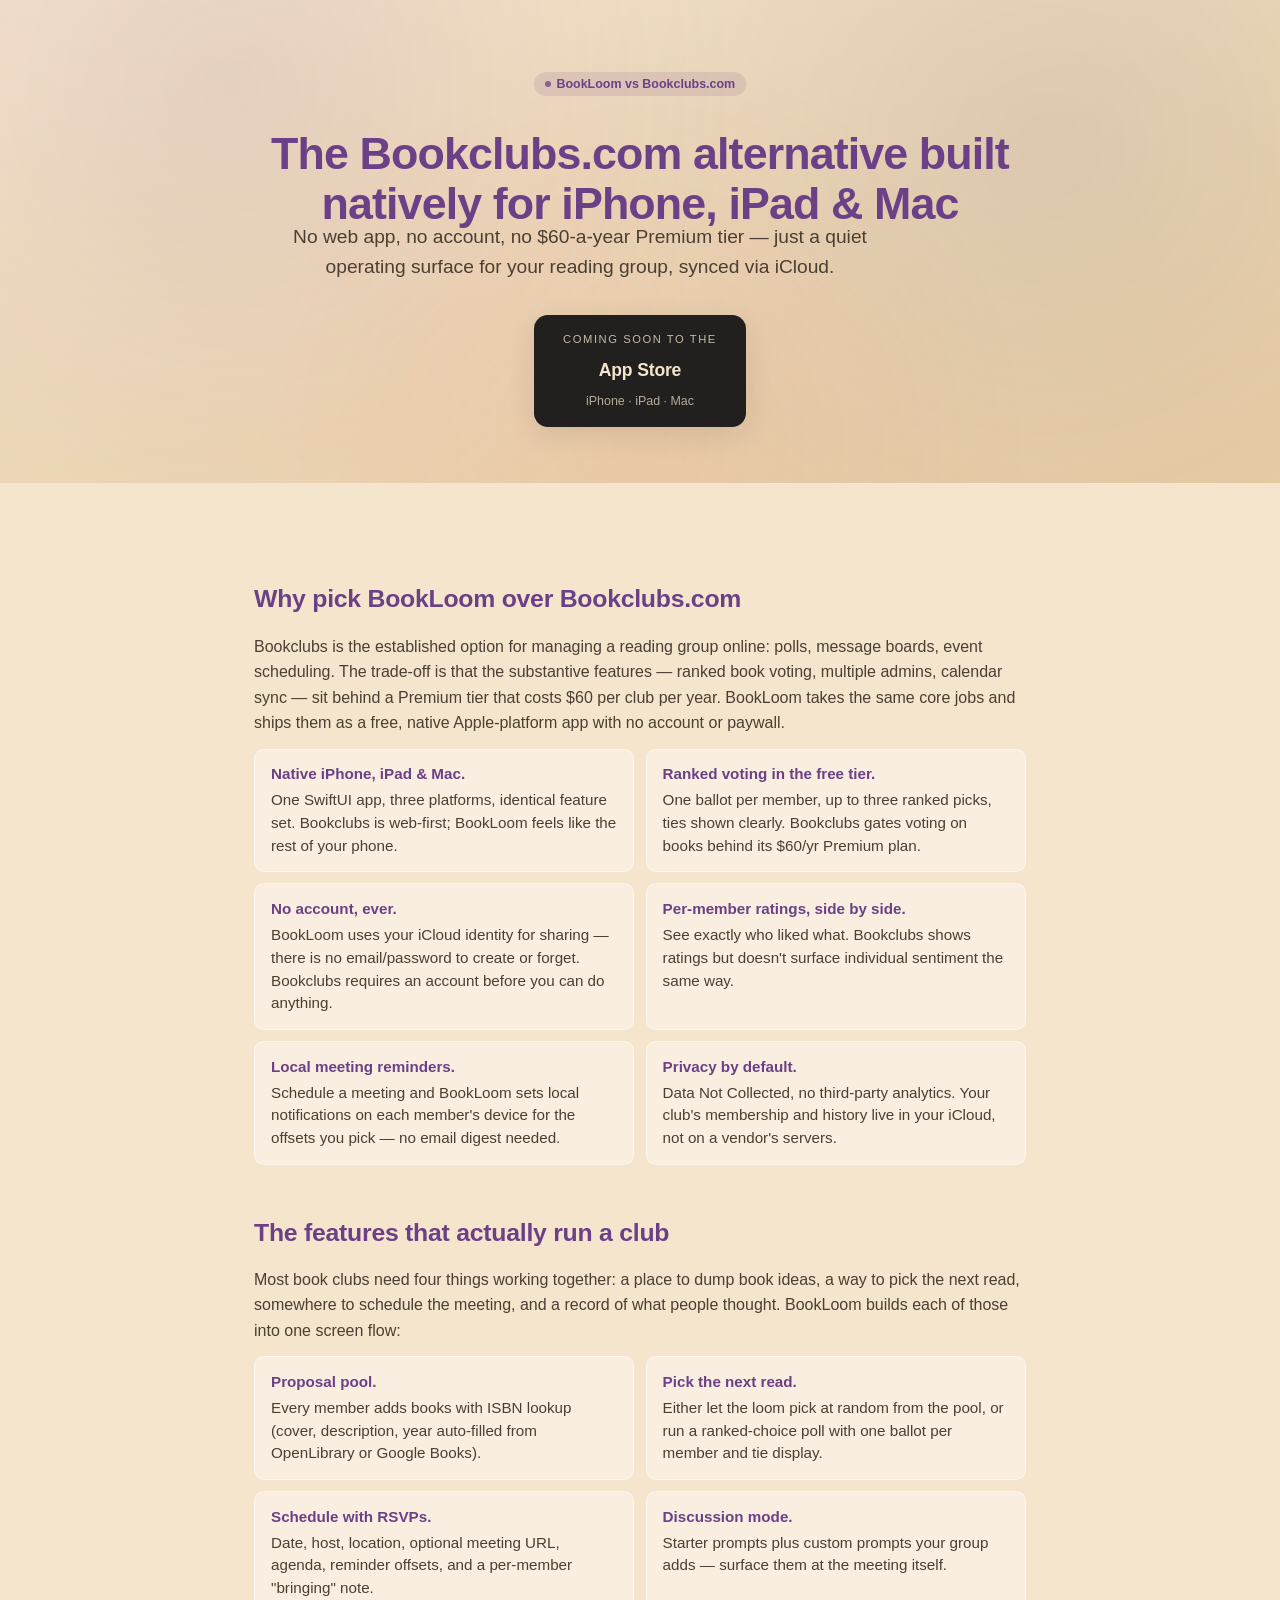
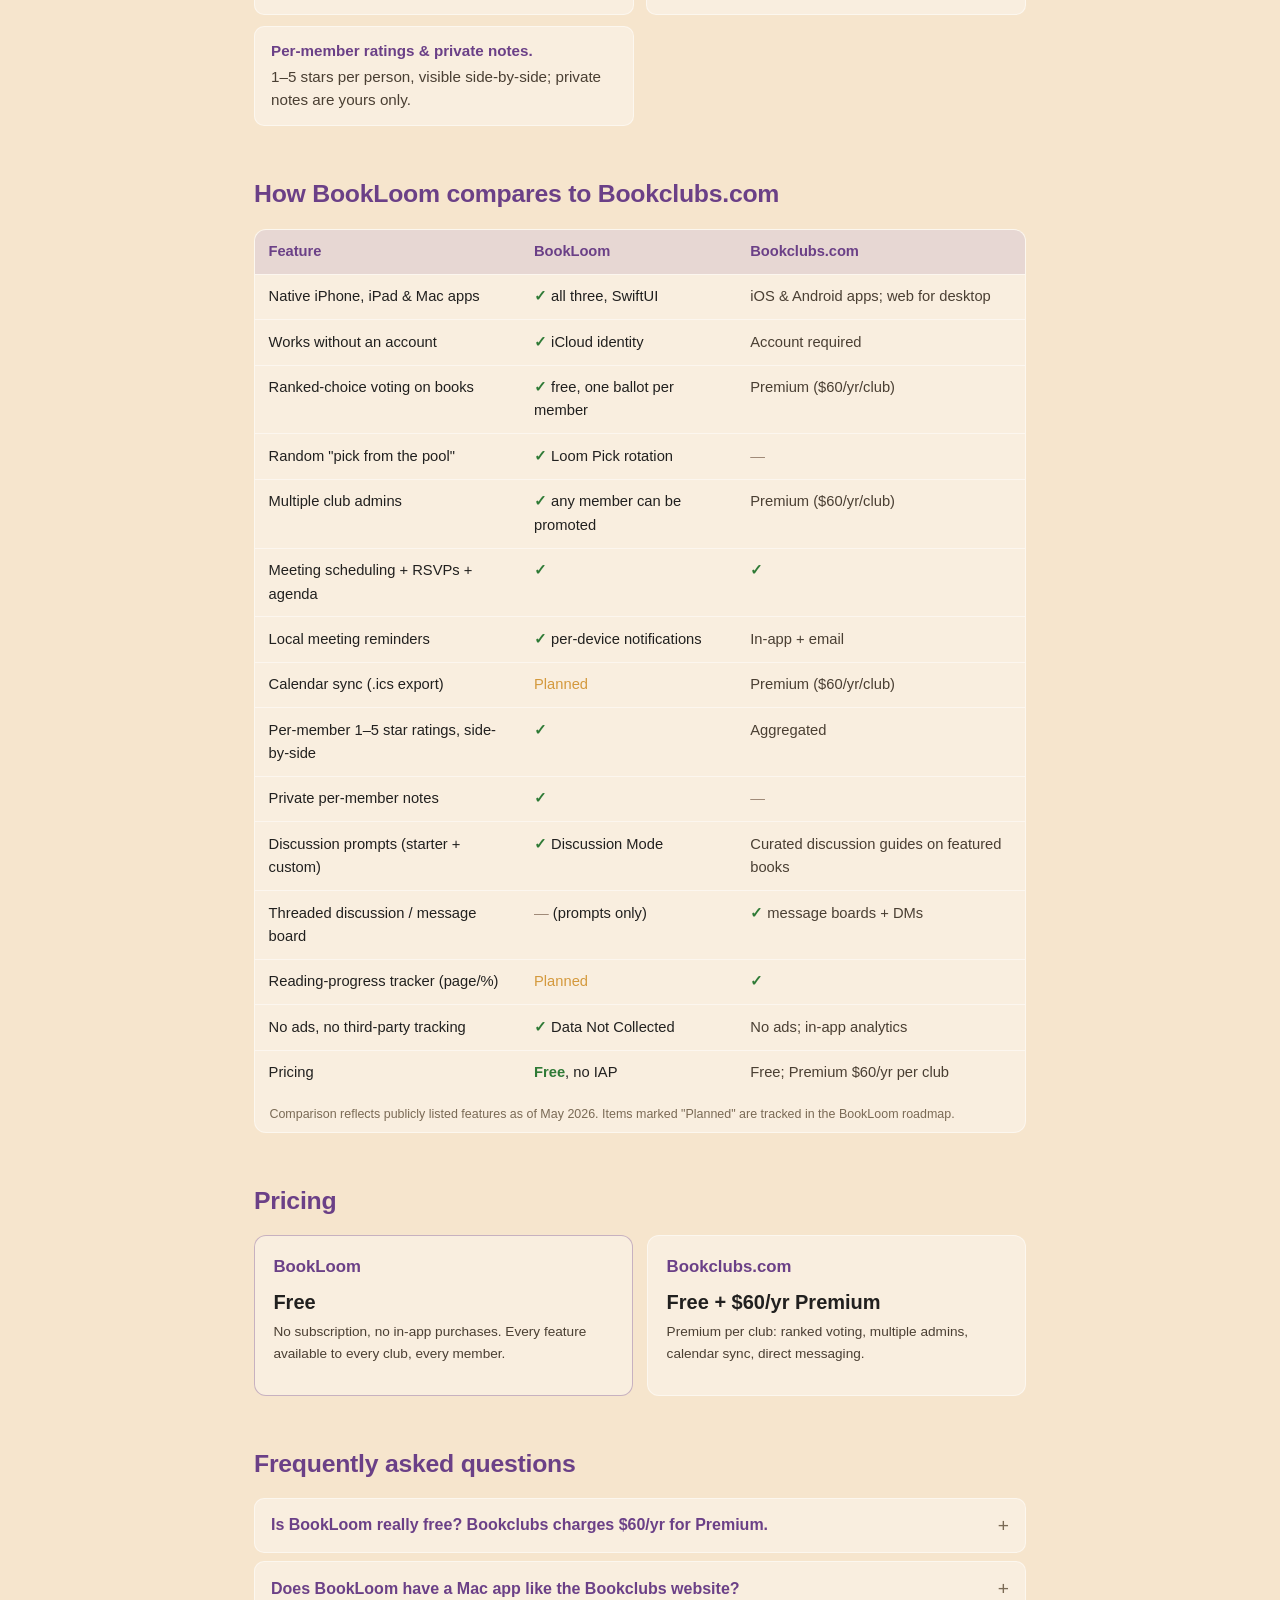
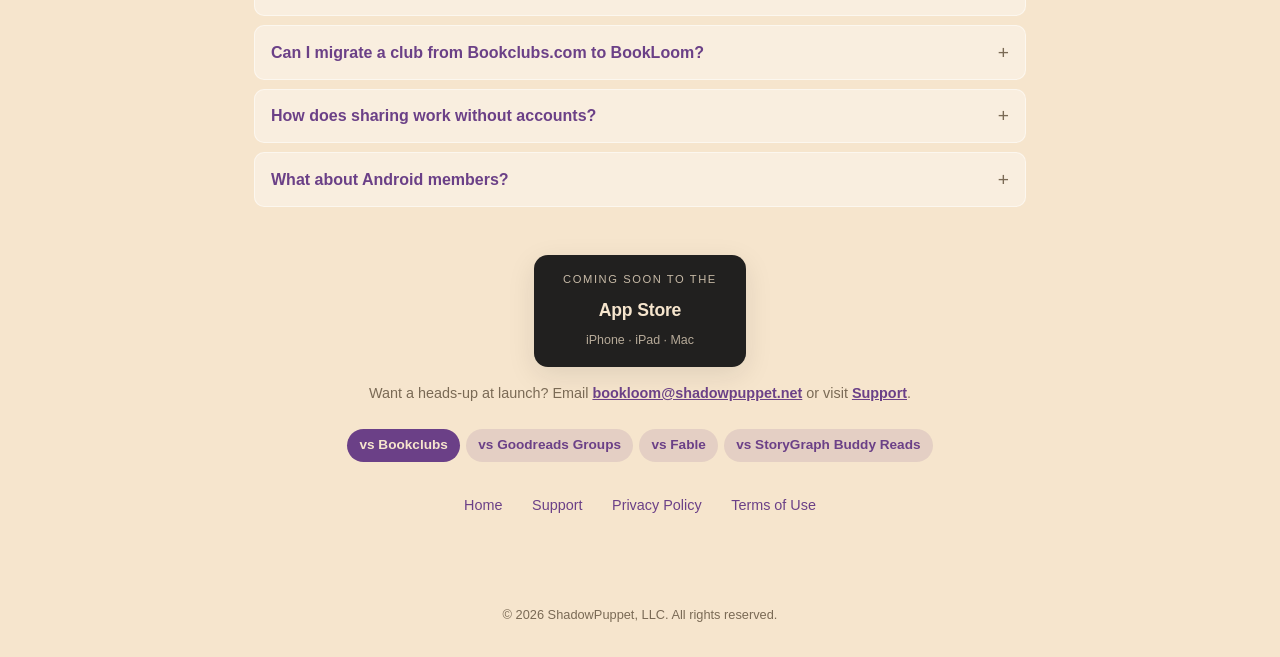
==== vs/bookclubs/index.html @ 3bc4acd2 "feat: add /vs/ comparison pages, SEO manifest, and JSON-LD - /vs/bookclubs/, /vs/goodreads/, /vs/fab" ====
<!DOCTYPE html>
<html lang="en">
<head>
    <meta charset="UTF-8">
    <meta name="viewport" content="width=device-width, initial-scale=1.0, viewport-fit=cover">
    <meta name="theme-color" content="#F6E5CD" media="(prefers-color-scheme: light)">
    <meta name="theme-color" content="#171519" media="(prefers-color-scheme: dark)">
    <title>Bookclubs.com Alternative for iPhone, iPad &amp; Mac — BookLoom</title>
    <meta name="description" content="A native iPhone, iPad &amp; Mac alternative to Bookclubs.com. Ranked voting, meetings, RSVPs, ratings, iCloud sync — no account, no $60/yr Premium, no ads.">
    <meta name="author" content="ShadowPuppet, LLC">

    <link rel="icon" type="image/png" sizes="128x128" href="/assets/favicon-128.png">
    <link rel="apple-touch-icon" href="/assets/app-icon-256.png">
    <link rel="manifest" href="/manifest.webmanifest">
    <link rel="stylesheet" href="/assets/site.css">

    <meta property="og:title" content="Bookclubs.com Alternative — BookLoom">
    <meta property="og:description" content="Native iPhone/iPad/Mac book club app with ranked voting, meetings, RSVPs, ratings — no account, no Premium tier, no ads. iCloud sync.">
    <meta property="og:type" content="website">
    <meta property="og:url" content="https://bookloom.shadowpuppet.net/vs/bookclubs/">
    <meta property="og:image" content="https://bookloom.shadowpuppet.net/assets/hero.png">
    <meta property="og:site_name" content="BookLoom">
    <meta name="twitter:card" content="summary_large_image">
    <meta name="twitter:title" content="Bookclubs Alternative — BookLoom">
    <meta name="twitter:description" content="Native iPhone, iPad, and Mac book club app. No account, no Premium, no ads.">
    <meta name="twitter:image" content="https://bookloom.shadowpuppet.net/assets/hero.png">
    <link rel="canonical" href="https://bookloom.shadowpuppet.net/vs/bookclubs/">

    <script type="application/ld+json">
    {
      "@context": "https://schema.org",
      "@type": "WebPage",
      "name": "Bookclubs.com Alternative — BookLoom",
      "url": "https://bookloom.shadowpuppet.net/vs/bookclubs/",
      "description": "Side-by-side comparison of BookLoom and Bookclubs.com for running a private reading group.",
      "about": {
        "@type": "SoftwareApplication",
        "name": "Bookclubs",
        "url": "https://bookclubs.com/",
        "applicationCategory": "LifestyleApplication"
      },
      "mainEntity": {
        "@type": "MobileApplication",
        "name": "BookLoom",
        "url": "https://bookloom.shadowpuppet.net/",
        "operatingSystem": "iOS 17.0, iPadOS 17.0, macOS 14.0",
        "applicationCategory": "LifestyleApplication",
        "offers": { "@type": "Offer", "price": "0", "priceCurrency": "USD" }
      },
      "isPartOf": { "@type": "WebSite", "name": "BookLoom", "url": "https://bookloom.shadowpuppet.net/" }
    }
    </script>
    <script type="application/ld+json">
    {
      "@context": "https://schema.org",
      "@type": "FAQPage",
      "mainEntity": [
        {
          "@type": "Question",
          "name": "Is BookLoom really free? Bookclubs charges $60/yr for Premium.",
          "acceptedAnswer": {
            "@type": "Answer",
            "text": "Yes. BookLoom is a one-time download with no subscription, no in-app purchases, and no Premium tier. Ranked-choice voting, meetings, RSVPs, multiple admins, and calendar features are all included for every club."
          }
        },
        {
          "@type": "Question",
          "name": "Does BookLoom have a Mac app like the Bookclubs website?",
          "acceptedAnswer": {
            "@type": "Answer",
            "text": "BookLoom is a native macOS app — not a website wrapped in a browser tab. It has the same features as the iPhone and iPad versions, with iCloud sync between all three."
          }
        },
        {
          "@type": "Question",
          "name": "Can I migrate a club from Bookclubs.com to BookLoom?",
          "acceptedAnswer": {
            "@type": "Answer",
            "text": "There's no automated migration today. Most clubs find that re-creating the club, member list, and current/proposed reads takes about ten minutes; ratings and notes can be back-filled by members at their own pace."
          }
        },
        {
          "@type": "Question",
          "name": "How does sharing work without accounts?",
          "acceptedAnswer": {
            "@type": "Answer",
            "text": "BookLoom uses Apple's iCloud sharing (CKShare). The club creator generates an invite link; members tap the link on their Apple device and the club appears in their BookLoom. No usernames, no passwords, no email signup."
          }
        }
      ]
    }
    </script>
</head>
<body>
    <div class="hero vs">
        <div class="hero-inner">
            <div class="pills" aria-label="Comparison context">
                <span class="pill proposed"><span class="dot"></span>BookLoom vs Bookclubs.com</span>
            </div>
            <div>
                <h1>The Bookclubs.com alternative built natively for iPhone, iPad &amp; Mac</h1>
                <div class="tagline">No web app, no account, no $60-a-year Premium tier — just a quiet operating surface for your reading group, synced via iCloud.</div>
            </div>

            <a href="mailto:bookloom@shadowpuppet.net?subject=Notify%20me%20when%20BookLoom%20launches" class="coming-soon">
                <span class="label-small">Coming soon to the</span>
                <span class="label-big">App Store</span>
                <span class="platforms">iPhone · iPad · Mac</span>
            </a>
        </div>
    </div>

    <div class="content">

        <section class="vs-section">
            <h2>Why pick BookLoom over Bookclubs.com</h2>
            <p>Bookclubs is the established option for managing a reading group online: polls, message boards, event scheduling. The trade-off is that the substantive features — ranked book voting, multiple admins, calendar sync — sit behind a Premium tier that costs $60 per club per year. BookLoom takes the same core jobs and ships them as a free, native Apple-platform app with no account or paywall.</p>
            <ul>
                <li><strong>Native iPhone, iPad &amp; Mac.</strong> One SwiftUI app, three platforms, identical feature set. Bookclubs is web-first; BookLoom feels like the rest of your phone.</li>
                <li><strong>Ranked voting in the free tier.</strong> One ballot per member, up to three ranked picks, ties shown clearly. Bookclubs gates voting on books behind its $60/yr Premium plan.</li>
                <li><strong>No account, ever.</strong> BookLoom uses your iCloud identity for sharing — there is no email/password to create or forget. Bookclubs requires an account before you can do anything.</li>
                <li><strong>Per-member ratings, side by side.</strong> See exactly who liked what. Bookclubs shows ratings but doesn't surface individual sentiment the same way.</li>
                <li><strong>Local meeting reminders.</strong> Schedule a meeting and BookLoom sets local notifications on each member's device for the offsets you pick — no email digest needed.</li>
                <li><strong>Privacy by default.</strong> Data Not Collected, no third-party analytics. Your club's membership and history live in your iCloud, not on a vendor's servers.</li>
            </ul>
        </section>

        <section class="vs-section">
            <h2>The features that actually run a club</h2>
            <p>Most book clubs need four things working together: a place to dump book ideas, a way to pick the next read, somewhere to schedule the meeting, and a record of what people thought. BookLoom builds each of those into one screen flow:</p>
            <ul>
                <li><strong>Proposal pool.</strong> Every member adds books with ISBN lookup (cover, description, year auto-filled from OpenLibrary or Google Books).</li>
                <li><strong>Pick the next read.</strong> Either let the loom pick at random from the pool, or run a ranked-choice poll with one ballot per member and tie display.</li>
                <li><strong>Schedule with RSVPs.</strong> Date, host, location, optional meeting URL, agenda, reminder offsets, and a per-member "bringing" note.</li>
                <li><strong>Discussion mode.</strong> Starter prompts plus custom prompts your group adds — surface them at the meeting itself.</li>
                <li><strong>Per-member ratings &amp; private notes.</strong> 1–5 stars per person, visible side-by-side; private notes are yours only.</li>
            </ul>
        </section>

        <section class="vs-section">
            <h2>How BookLoom compares to Bookclubs.com</h2>
            <div class="compare-wrap">
                <table class="compare">
                    <thead>
                        <tr>
                            <th scope="col">Feature</th>
                            <th scope="col">BookLoom</th>
                            <th scope="col">Bookclubs.com</th>
                        </tr>
                    </thead>
                    <tbody>
                        <tr><th scope="row">Native iPhone, iPad &amp; Mac apps</th>
                            <td class="bl"><span class="yes">✓</span> all three, SwiftUI</td>
                            <td class="them">iOS &amp; Android apps; web for desktop</td></tr>
                        <tr><th scope="row">Works without an account</th>
                            <td class="bl"><span class="yes">✓</span> iCloud identity</td>
                            <td class="them">Account required</td></tr>
                        <tr><th scope="row">Ranked-choice voting on books</th>
                            <td class="bl"><span class="yes">✓</span> free, one ballot per member</td>
                            <td class="them">Premium ($60/yr/club)</td></tr>
                        <tr><th scope="row">Random "pick from the pool"</th>
                            <td class="bl"><span class="yes">✓</span> Loom Pick rotation</td>
                            <td class="them"><span class="no">—</span></td></tr>
                        <tr><th scope="row">Multiple club admins</th>
                            <td class="bl"><span class="yes">✓</span> any member can be promoted</td>
                            <td class="them">Premium ($60/yr/club)</td></tr>
                        <tr><th scope="row">Meeting scheduling + RSVPs + agenda</th>
                            <td class="bl"><span class="yes">✓</span></td>
                            <td class="them"><span class="yes">✓</span></td></tr>
                        <tr><th scope="row">Local meeting reminders</th>
                            <td class="bl"><span class="yes">✓</span> per-device notifications</td>
                            <td class="them">In-app + email</td></tr>
                        <tr><th scope="row">Calendar sync (.ics export)</th>
                            <td class="bl"><span class="partial">Planned</span></td>
                            <td class="them">Premium ($60/yr/club)</td></tr>
                        <tr><th scope="row">Per-member 1–5 star ratings, side-by-side</th>
                            <td class="bl"><span class="yes">✓</span></td>
                            <td class="them">Aggregated</td></tr>
                        <tr><th scope="row">Private per-member notes</th>
                            <td class="bl"><span class="yes">✓</span></td>
                            <td class="them"><span class="no">—</span></td></tr>
                        <tr><th scope="row">Discussion prompts (starter + custom)</th>
                            <td class="bl"><span class="yes">✓</span> Discussion Mode</td>
                            <td class="them">Curated discussion guides on featured books</td></tr>
                        <tr><th scope="row">Threaded discussion / message board</th>
                            <td class="bl"><span class="no">—</span> (prompts only)</td>
                            <td class="them"><span class="yes">✓</span> message boards + DMs</td></tr>
                        <tr><th scope="row">Reading-progress tracker (page/%)</th>
                            <td class="bl"><span class="partial">Planned</span></td>
                            <td class="them"><span class="yes">✓</span></td></tr>
                        <tr><th scope="row">No ads, no third-party tracking</th>
                            <td class="bl"><span class="yes">✓</span> Data Not Collected</td>
                            <td class="them">No ads; in-app analytics</td></tr>
                        <tr><th scope="row">Pricing</th>
                            <td class="bl"><span class="yes">Free</span>, no IAP</td>
                            <td class="them">Free; Premium $60/yr per club</td></tr>
                    </tbody>
                    <caption>Comparison reflects publicly listed features as of May 2026. Items marked "Planned" are tracked in the BookLoom roadmap.</caption>
                </table>
            </div>
        </section>

        <section class="vs-section">
            <h2>Pricing</h2>
            <div class="pricing-pair">
                <div class="pricing-card bl">
                    <h3>BookLoom</h3>
                    <div class="price">Free</div>
                    <p class="note">No subscription, no in-app purchases. Every feature available to every club, every member.</p>
                </div>
                <div class="pricing-card">
                    <h3>Bookclubs.com</h3>
                    <div class="price">Free + $60/yr Premium</div>
                    <p class="note">Premium per club: ranked voting, multiple admins, calendar sync, direct messaging.</p>
                </div>
            </div>
        </section>

        <section class="vs-section">
            <h2>Frequently asked questions</h2>
            <div class="faq">
                <details>
                    <summary>Is BookLoom really free? Bookclubs charges $60/yr for Premium.</summary>
                    <p>Yes. BookLoom is a one-time download with no subscription, no in-app purchases, and no Premium tier. Ranked-choice voting, meetings, RSVPs, multiple admins, and calendar features are all included for every club.</p>
                </details>
                <details>
                    <summary>Does BookLoom have a Mac app like the Bookclubs website?</summary>
                    <p>BookLoom is a native macOS app — not a website wrapped in a browser tab. It has the same features as the iPhone and iPad versions, with iCloud sync between all three.</p>
                </details>
                <details>
                    <summary>Can I migrate a club from Bookclubs.com to BookLoom?</summary>
                    <p>There's no automated migration today. Most clubs find that re-creating the club, member list, and current/proposed reads takes about ten minutes; ratings and notes can be back-filled by members at their own pace.</p>
                </details>
                <details>
                    <summary>How does sharing work without accounts?</summary>
                    <p>BookLoom uses Apple's iCloud sharing (CKShare). The club creator generates an invite link; members tap the link on their Apple device and the club appears in their BookLoom. No usernames, no passwords, no email signup.</p>
                </details>
                <details>
                    <summary>What about Android members?</summary>
                    <p>BookLoom is Apple-only today. If your club has Android members, Bookclubs.com (or a hybrid where Apple members use BookLoom and Android members read the meeting agenda from a shared calendar invite) will fit better.</p>
                </details>
            </div>
        </section>

        <div class="mid-cta">
            <a href="mailto:bookloom@shadowpuppet.net?subject=Notify%20me%20when%20BookLoom%20launches" class="coming-soon">
                <span class="label-small">Coming soon to the</span>
                <span class="label-big">App Store</span>
                <span class="platforms">iPhone · iPad · Mac</span>
            </a>
            <div class="notify-line">
                Want a heads-up at launch? Email <a href="mailto:bookloom@shadowpuppet.net">bookloom@shadowpuppet.net</a> or visit <a href="/support.html">Support</a>.
            </div>
        </div>

        <div class="vs-nav" aria-label="Compare BookLoom with other book club apps">
            <a href="/vs/bookclubs/" aria-current="page">vs Bookclubs</a>
            <a href="/vs/goodreads/">vs Goodreads Groups</a>
            <a href="/vs/fable/">vs Fable</a>
            <a href="/vs/storygraph/">vs StoryGraph Buddy Reads</a>
        </div>

        <div class="links">
            <a href="/">Home</a>
            <a href="/support.html">Support</a>
            <a href="/privacy.html">Privacy Policy</a>
            <a href="/terms.html">Terms of Use</a>
        </div>
    </div>

    <footer>
        &copy; 2026 ShadowPuppet, LLC. All rights reserved.
    </footer>
</body>
</html>
---- assets/site.css ----
/* ---------- BookLoom design tokens (mirror BookLoomStyle.swift) ---------- */
:root {
    --paper:        #F6E5CD;  /* BookLoomStyle.paper */
    --parchment:    #E8CCA3;  /* BookLoomStyle.parchment */
    --paper-deep:   #EFD8B5;
    --ink:          #21201F;  /* BookLoomStyle.ink (light) */
    --ink-soft:     #4a3f33;
    --muted:        #7a6a55;
    --indigo:       #212E61;  /* BookLoomStyle.indigo */
    --plum:         #6B4087;  /* BookLoomStyle.plum + AccentColor */
    --plum-deep:    #4f2d65;
    --sage:         #5E7D57;  /* BookLoomStyle.sage */
    --coral:        #CC4F36;  /* BookLoomStyle.coral */
    --gold:         #D4993D;  /* BookLoomStyle.gold */
    --card-fill:    rgba(255,255,255,0.36);
    --card-stroke:  rgba(255,255,255,0.50);
    --tint-bg:      rgba(107, 64, 135, 0.13);   /* plum @ 13% — matches TintedCapsuleLabel */
    --shadow-ink:   rgba(33, 32, 31, 0.10);
    --check:        #2f7a36;  /* honest-comparison checkmark color (light) */
    --dash:         #a08a78;  /* honest-comparison dash color (light) */
}
@media (prefers-color-scheme: dark) {
    :root {
        --paper:        #171519;  /* dark gradient stop 1 */
        --parchment:    #1F212E;  /* dark gradient stop 2 */
        --paper-deep:   #2E2133;  /* dark gradient stop 3 */
        --ink:          #F8EBD6;  /* BookLoomStyle.ink (dark) */
        --ink-soft:     #d4c3a8;
        --muted:        #b8a088;
        --indigo:       #94A6F0;
        --plum:         #C291D6;
        --plum-deep:    #d49ab5;
        --sage:         #A8C290;
        --coral:        #F57A59;
        --gold:         #F0B85C;
        --card-fill:    rgba(255,255,255,0.06);
        --card-stroke:  rgba(255,255,255,0.14);
        --tint-bg:      rgba(194, 145, 214, 0.16);
        --shadow-ink:   rgba(0, 0, 0, 0.40);
        --check:        #8ec795;
        --dash:         #8a7a68;
    }
}

* { margin: 0; padding: 0; box-sizing: border-box; }
html { -webkit-text-size-adjust: 100%; }
body {
    font-family: -apple-system, BlinkMacSystemFont, "Segoe UI", Roboto, "Helvetica Neue", sans-serif;
    color: var(--ink);
    line-height: 1.6;
    background: var(--paper);
    -webkit-font-smoothing: antialiased;
    min-height: 100dvh;
}
a { color: var(--plum); }

/* ---------- Hero (mirrors BookLoomStyle.screenGradient) ---------- */
.hero {
    background:
        radial-gradient(circle at 18% 18%, rgba(107, 64, 135, 0.10), transparent 45%),
        radial-gradient(circle at 82% 30%, rgba(33, 46, 97, 0.09), transparent 45%),
        radial-gradient(circle at 50% 92%, rgba(204, 79, 54, 0.08), transparent 50%),
        linear-gradient(160deg, var(--paper) 0%, var(--parchment) 100%);
    text-align: center;
    padding: clamp(2.5rem, 7vw, 4.5rem) clamp(1rem, 4vw, 2rem) clamp(2rem, 6vw, 3.5rem);
    position: relative;
    overflow: hidden;
}
@media (prefers-color-scheme: dark) {
    .hero {
        background:
            radial-gradient(circle at 18% 18%, rgba(194, 145, 214, 0.12), transparent 45%),
            radial-gradient(circle at 82% 30%, rgba(148, 166, 240, 0.10), transparent 45%),
            linear-gradient(160deg, var(--paper) 0%, var(--parchment) 60%, var(--paper-deep) 100%);
    }
}
.hero-inner {
    display: flex;
    flex-direction: column;
    align-items: center;
    gap: clamp(1.2rem, 3vw, 2rem);
    max-width: 760px;
    margin: 0 auto;
    position: relative;
}
.hero-art {
    width: clamp(180px, 40vw, 280px);
    height: auto;
    border-radius: 18px;
    box-shadow:
        0 12px 32px var(--shadow-ink),
        0 0 0 1px var(--card-stroke);
    background: var(--paper);
}
.hero h1 {
    font-size: clamp(2.4rem, 9vw, 4rem);
    font-weight: 800;
    letter-spacing: -0.02em;
    color: var(--plum);
    line-height: 1.05;
}
.hero .tagline {
    font-size: clamp(1.1rem, 4vw, 1.5rem);
    margin-top: -0.4rem;
    color: var(--indigo);
    font-weight: 600;
}
.hero .subtitle {
    font-size: clamp(0.95rem, 2.8vw, 1.1rem);
    color: var(--ink-soft);
    max-width: 560px;
}

/* /vs/ pages reuse .hero but use a smaller H1 + left-aligned copy on wide screens */
.hero.vs h1 {
    font-size: clamp(1.85rem, 5.4vw, 2.8rem);
    line-height: 1.12;
    max-width: 760px;
}
.hero.vs .tagline {
    font-size: clamp(1rem, 3vw, 1.2rem);
    color: var(--ink-soft);
    font-weight: 500;
    max-width: 640px;
}

/* ---------- App-style status pills (mirrors TintedCapsuleLabel) ---------- */
.pills {
    display: flex;
    flex-wrap: wrap;
    justify-content: center;
    gap: 0.5rem;
}
.pill {
    display: inline-flex;
    align-items: center;
    gap: 0.35rem;
    font-size: 0.78rem;
    font-weight: 600;
    padding: 0.35rem 0.7rem;
    border-radius: 999px;
    line-height: 1;
}
.pill.proposed { color: var(--plum);   background: rgba(107, 64, 135, 0.13); }
.pill.current  { color: var(--sage);   background: rgba(94, 125, 87, 0.15); }
.pill.completed{ color: var(--indigo); background: rgba(33, 46, 97, 0.13); }
.pill.coral    { color: var(--coral);  background: rgba(204, 79, 54, 0.13); }
.pill .dot { width: 6px; height: 6px; border-radius: 50%; background: currentColor; opacity: 0.75; }

/* ---------- Coming-soon CTA ---------- */
.coming-soon {
    display: inline-flex;
    flex-direction: column;
    align-items: center;
    gap: 0.45rem;
    background: var(--ink);
    color: var(--paper);
    text-decoration: none;
    padding: 1rem 1.8rem;
    border-radius: 14px;
    font-weight: 600;
    box-shadow: 0 8px 28px var(--shadow-ink);
    min-height: 64px;
    transition: transform 0.15s ease, box-shadow 0.15s ease;
}
.coming-soon:hover {
    transform: translateY(-2px);
    box-shadow: 0 12px 32px var(--shadow-ink);
}
.coming-soon .label-small {
    font-size: 0.7rem;
    text-transform: uppercase;
    letter-spacing: 0.14em;
    opacity: 0.78;
    font-weight: 500;
}
.coming-soon .label-big {
    font-size: 1.1rem;
    font-weight: 600;
    letter-spacing: -0.01em;
}
.coming-soon .platforms {
    font-size: 0.78rem;
    opacity: 0.7;
    font-weight: 400;
}

/* ---------- Content ---------- */
.content {
    max-width: 820px;
    margin: 0 auto;
    padding: clamp(2rem, 5vw, 3rem) clamp(1rem, 4vw, 1.5rem);
}
.features h2 {
    color: var(--plum);
    font-size: clamp(1.3rem, 4vw, 1.65rem);
    margin-bottom: 1.4rem;
    text-align: center;
    font-weight: 700;
    letter-spacing: -0.01em;
}
.feature-grid {
    display: grid;
    grid-template-columns: repeat(auto-fit, minmax(min(100%, 240px), 1fr));
    gap: 0.9rem;
    margin-bottom: 2rem;
}
/* Card style mirrors bookLoomCard modifier */
.feature {
    background: var(--card-fill);
    border-radius: 10px;
    padding: 1.1rem 1.15rem;
    border: 1px solid var(--card-stroke);
    display: flex;
    flex-direction: column;
    gap: 0.5rem;
}
.feature-head {
    display: flex;
    align-items: center;
    gap: 0.6rem;
}
.feature-icon {
    width: 30px;
    height: 30px;
    border-radius: 8px;
    display: flex;
    align-items: center;
    justify-content: center;
    font-size: 1rem;
    color: var(--paper);
    flex-shrink: 0;
}
.feature-icon.plum      { background: linear-gradient(135deg, var(--indigo), var(--plum)); }
.feature-icon.sage      { background: linear-gradient(135deg, var(--sage), var(--indigo)); }
.feature-icon.coral     { background: linear-gradient(135deg, var(--coral), var(--gold)); }
.feature-icon.gold      { background: linear-gradient(135deg, var(--gold), var(--coral)); }
.feature-icon.indigo    { background: linear-gradient(135deg, var(--indigo), var(--plum)); }
.feature-icon.plumcoral { background: linear-gradient(135deg, var(--plum), var(--coral)); }

.feature strong {
    color: var(--plum);
    font-size: 1rem;
    font-weight: 700;
    letter-spacing: -0.005em;
}
.feature p {
    font-size: 0.9rem;
    color: var(--ink-soft);
    line-height: 1.5;
}

/* ---------- Mid CTA + notify ---------- */
.mid-cta {
    text-align: center;
    margin: clamp(2rem, 6vw, 3rem) 0 1rem;
}
.mid-cta .notify-line {
    margin-top: 0.9rem;
    font-size: 0.9rem;
    color: var(--muted);
}
.mid-cta .notify-line a { font-weight: 600; }

.links {
    text-align: center;
    margin: 2rem 0 1rem;
    font-size: 0.9rem;
}
.links a {
    color: var(--plum);
    text-decoration: none;
    margin: 0 0.8rem;
}
.links a:hover { text-decoration: underline; }

footer {
    text-align: center;
    padding: 1.5rem 1rem 2rem;
    padding-bottom: max(2rem, env(safe-area-inset-bottom));
    font-size: 0.8rem;
    color: var(--muted);
}

/* ---------- /vs/ comparison page styles ---------- */
.vs-section {
    margin: clamp(2rem, 5vw, 3rem) 0;
}
.vs-section h2 {
    color: var(--plum);
    font-size: clamp(1.25rem, 3.5vw, 1.55rem);
    font-weight: 700;
    letter-spacing: -0.01em;
    margin-bottom: 0.9rem;
}
.vs-section p {
    color: var(--ink-soft);
    margin-bottom: 0.8rem;
}
.vs-section ul {
    list-style: none;
    display: grid;
    grid-template-columns: repeat(auto-fit, minmax(min(100%, 280px), 1fr));
    gap: 0.7rem;
    margin: 0.6rem 0 0;
}
.vs-section ul li {
    background: var(--card-fill);
    border: 1px solid var(--card-stroke);
    border-radius: 10px;
    padding: 0.85rem 1rem;
    color: var(--ink-soft);
    font-size: 0.95rem;
    line-height: 1.5;
}
.vs-section ul li strong {
    color: var(--plum);
    display: block;
    font-size: 0.95rem;
    margin-bottom: 0.2rem;
}

/* Comparison table */
.compare-wrap {
    overflow-x: auto;
    -webkit-overflow-scrolling: touch;
    border-radius: 12px;
    border: 1px solid var(--card-stroke);
    background: var(--card-fill);
}
table.compare {
    width: 100%;
    min-width: 540px;
    border-collapse: collapse;
    font-size: 0.92rem;
}
table.compare th,
table.compare td {
    padding: 0.65rem 0.85rem;
    text-align: left;
    border-bottom: 1px solid var(--card-stroke);
    vertical-align: top;
}
table.compare thead th {
    background: var(--tint-bg);
    color: var(--plum);
    font-weight: 700;
    letter-spacing: -0.005em;
}
table.compare tbody tr:last-child th,
table.compare tbody tr:last-child td {
    border-bottom: none;
}
table.compare tbody th {
    font-weight: 500;
    color: var(--ink);
}
table.compare td.bl   { color: var(--ink); }
table.compare td.them { color: var(--ink-soft); }
table.compare .yes    { color: var(--check); font-weight: 700; }
table.compare .no     { color: var(--dash); }
table.compare .partial{ color: var(--gold); }
table.compare caption {
    caption-side: bottom;
    text-align: left;
    font-size: 0.78rem;
    color: var(--muted);
    padding: 0.6rem 0.9rem;
    line-height: 1.45;
}

/* FAQ */
.faq {
    display: flex;
    flex-direction: column;
    gap: 0.55rem;
}
.faq details {
    background: var(--card-fill);
    border: 1px solid var(--card-stroke);
    border-radius: 10px;
    padding: 0.85rem 1rem;
}
.faq summary {
    cursor: pointer;
    font-weight: 600;
    color: var(--plum);
    list-style: none;
    display: flex;
    align-items: center;
    justify-content: space-between;
    gap: 0.5rem;
}
.faq summary::-webkit-details-marker { display: none; }
.faq summary::after {
    content: "+";
    font-size: 1.2rem;
    line-height: 1;
    color: var(--muted);
    font-weight: 400;
    transition: transform 0.15s ease;
}
.faq details[open] summary::after {
    content: "–";
}
.faq details[open] {
    background: var(--tint-bg);
    border-color: rgba(107, 64, 135, 0.25);
}
.faq details p {
    color: var(--ink-soft);
    margin-top: 0.55rem;
    font-size: 0.95rem;
}

/* /vs/ page sub-nav */
.vs-nav {
    display: flex;
    flex-wrap: wrap;
    gap: 0.4rem;
    justify-content: center;
    margin: 1.5rem 0 0;
    font-size: 0.85rem;
}
.vs-nav a {
    text-decoration: none;
    color: var(--plum);
    background: var(--tint-bg);
    padding: 0.35rem 0.75rem;
    border-radius: 999px;
    font-weight: 600;
}
.vs-nav a:hover { text-decoration: underline; }
.vs-nav a[aria-current="page"] {
    background: var(--plum);
    color: var(--paper);
}

/* Pricing comparison cards */
.pricing-pair {
    display: grid;
    grid-template-columns: repeat(auto-fit, minmax(min(100%, 240px), 1fr));
    gap: 0.9rem;
}
.pricing-card {
    background: var(--card-fill);
    border: 1px solid var(--card-stroke);
    border-radius: 12px;
    padding: 1.1rem 1.15rem;
}
.pricing-card.bl { border-color: rgba(107, 64, 135, 0.35); }
.pricing-card h3 {
    color: var(--plum);
    font-size: 1.05rem;
    font-weight: 700;
    margin-bottom: 0.3rem;
}
.pricing-card .price {
    font-size: 1.25rem;
    font-weight: 700;
    color: var(--ink);
    margin-bottom: 0.2rem;
}
.pricing-card .note {
    font-size: 0.85rem;
    color: var(--ink-soft);
}

@media (prefers-reduced-motion: reduce) {
    * { transition: none !important; animation: none !important; }
}
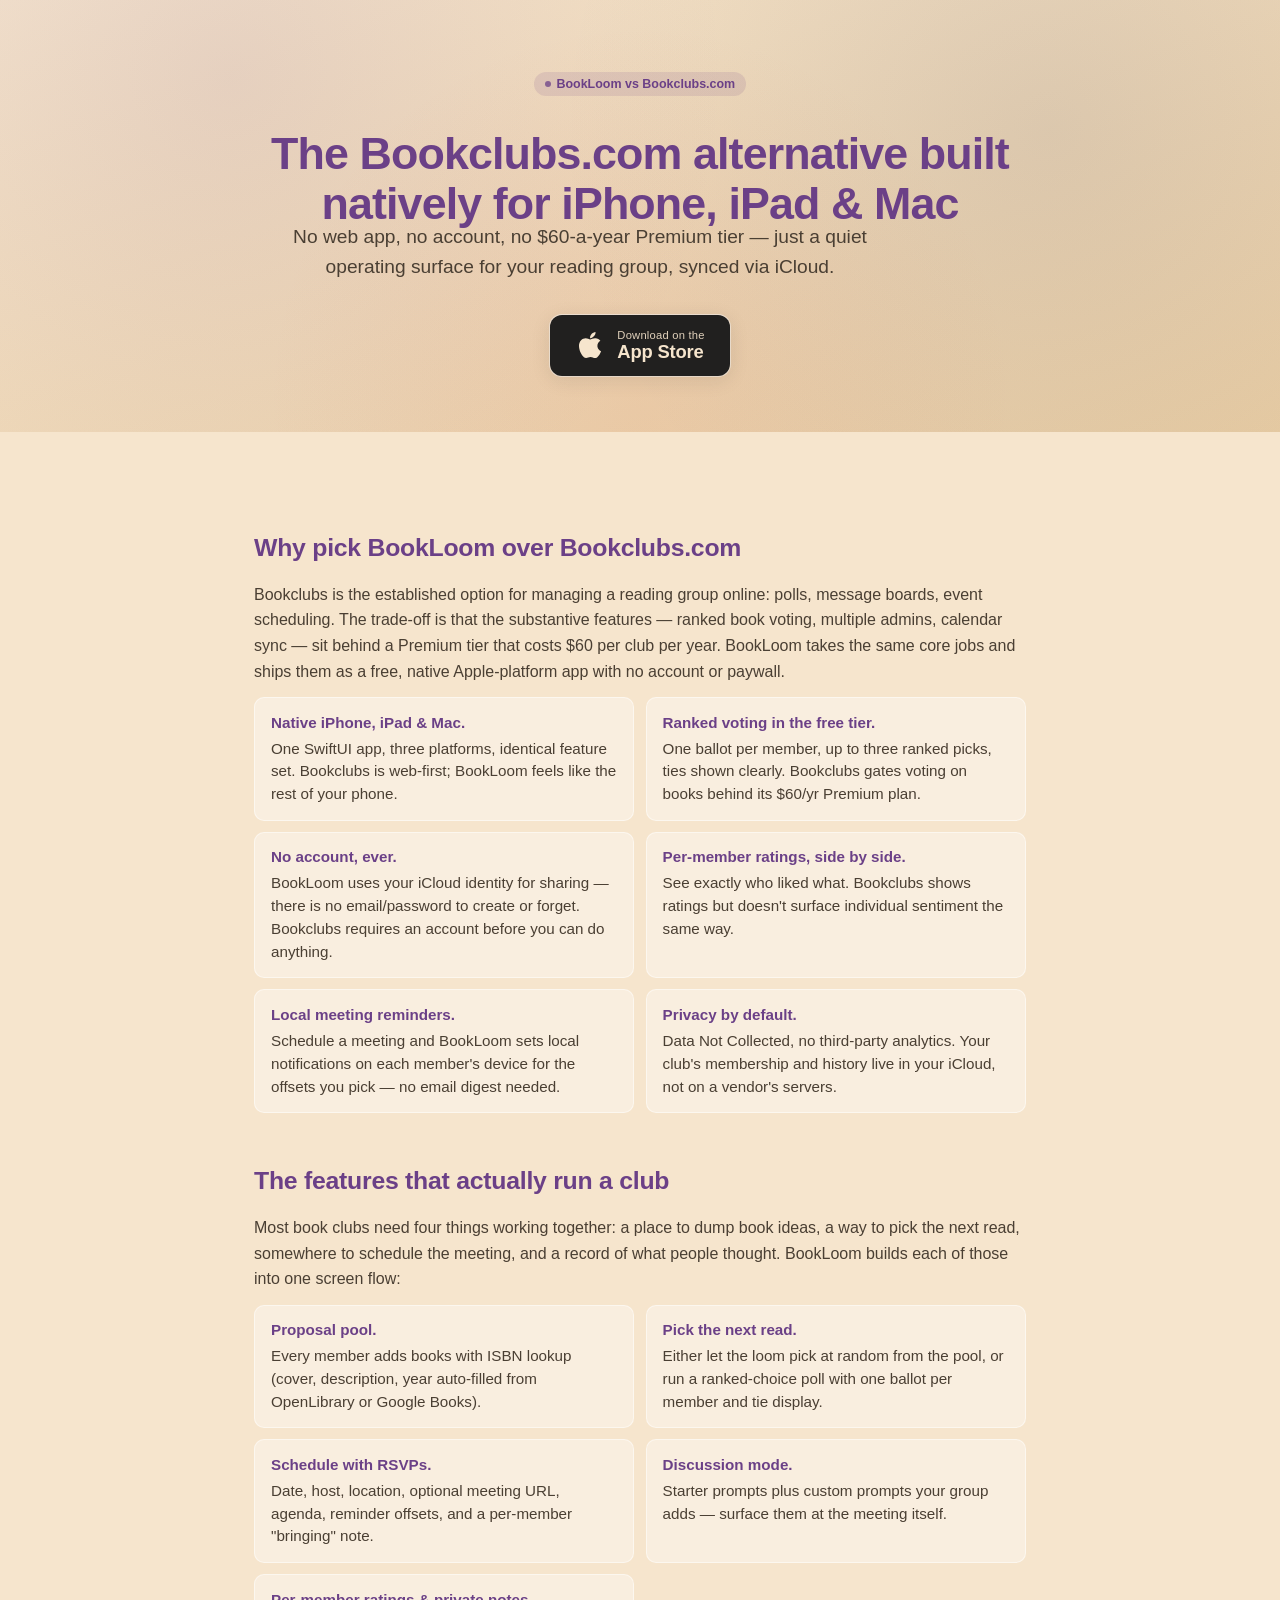
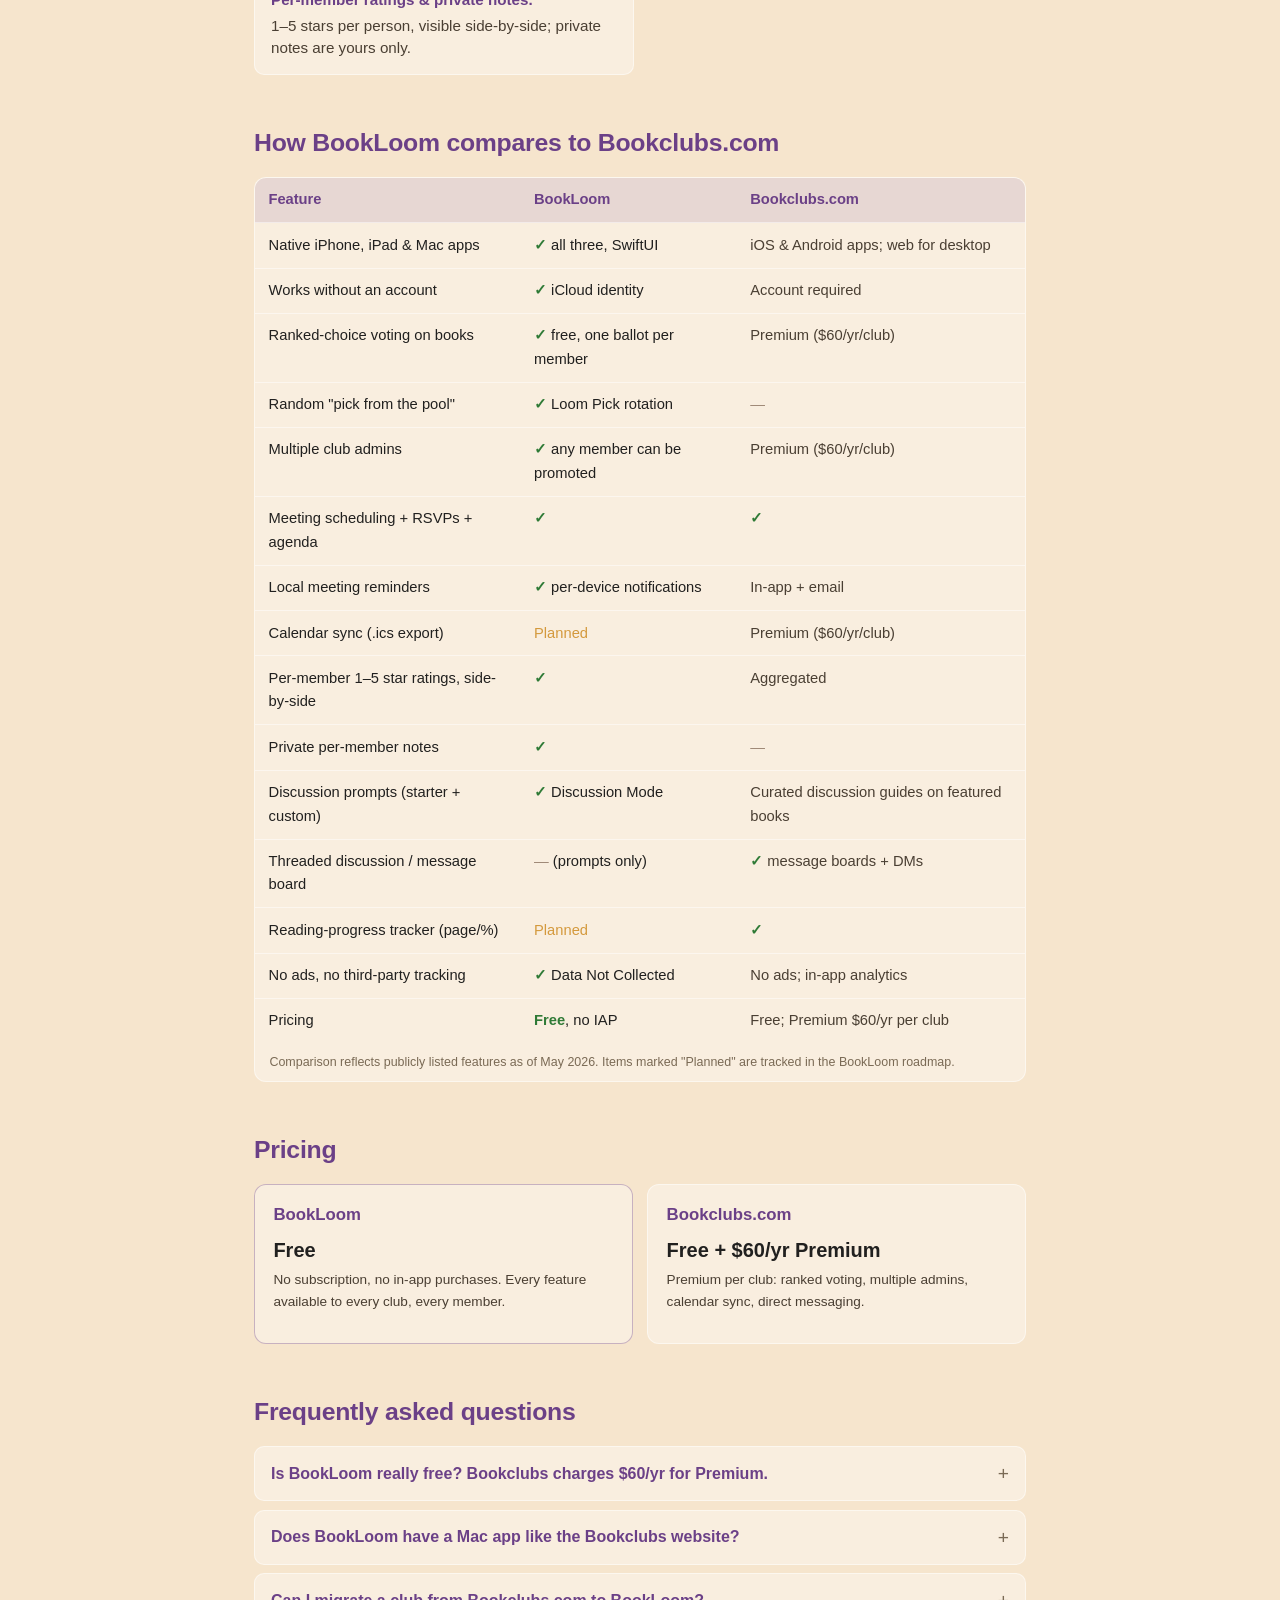
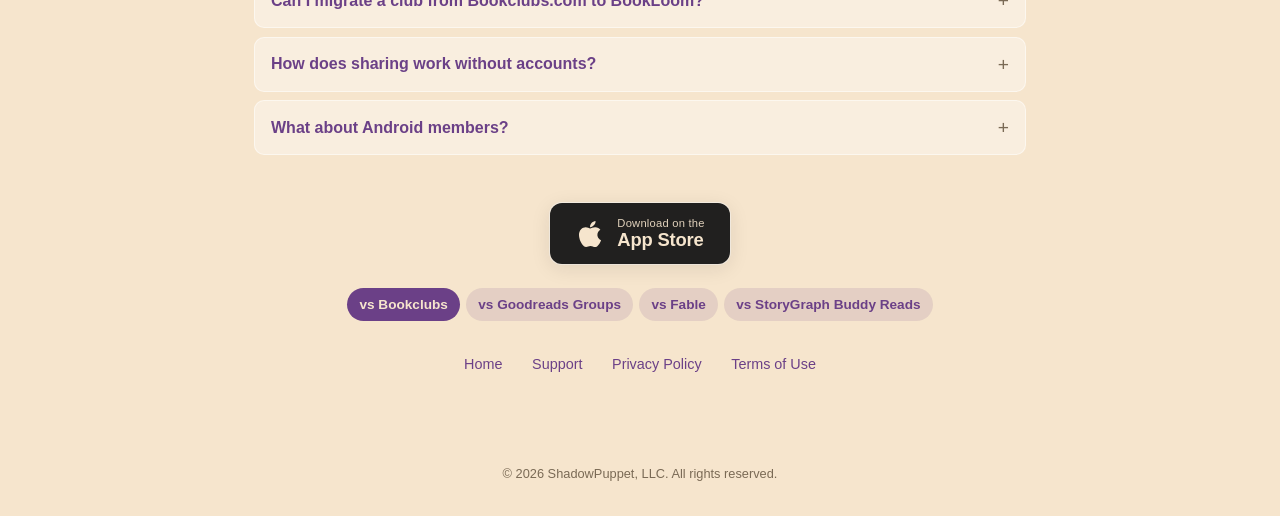
==== commit b53ede1e: "feat: add App Store link, install banner, and download badges now that app is live" ====
--- a/vs/bookclubs/index.html
+++ b/vs/bookclubs/index.html
@@ -8,6 +8,9 @@
     <title>Bookclubs.com Alternative for iPhone, iPad &amp; Mac — BookLoom</title>
     <meta name="description" content="A native iPhone, iPad &amp; Mac alternative to Bookclubs.com. Ranked voting, meetings, RSVPs, ratings, iCloud sync — no account, no $60/yr Premium, no ads.">
     <meta name="author" content="ShadowPuppet, LLC">
+    <!-- iOS Safari Smart App Banner -->
+    <meta name="apple-itunes-app" content="app-id=6765790616">
+
 
     <link rel="icon" type="image/png" sizes="128x128" href="/assets/favicon-128.png">
     <link rel="apple-touch-icon" href="/assets/app-icon-256.png">
@@ -102,10 +105,14 @@
                 <div class="tagline">No web app, no account, no $60-a-year Premium tier — just a quiet operating surface for your reading group, synced via iCloud.</div>
             </div>
 
-            <a href="mailto:bookloom@shadowpuppet.net?subject=Notify%20me%20when%20BookLoom%20launches" class="coming-soon">
-                <span class="label-small">Coming soon to the</span>
-                <span class="label-big">App Store</span>
-                <span class="platforms">iPhone · iPad · Mac</span>
+            <a href="https://apps.apple.com/us/app/bookloom-book-club-planner/id6765790616" class="app-store-badge" aria-label="Download BookLoom on the App Store">
+                <svg viewBox="0 0 384 512" xmlns="http://www.w3.org/2000/svg" aria-hidden="true">
+                    <path d="M318.7 268.7c-.2-36.7 16.4-64.4 50-84.8-18.8-26.9-47.2-41.7-84.7-44.6-35.5-2.8-74.3 20.7-88.5 20.7-15 0-49.4-19.7-76.4-19.7C63.3 141.2 4 184.8 4 273.5q0 39.3 14.4 81.2c12.8 36.7 59 126.7 107.2 125.2 25.2-.6 43-17.9 75.8-17.9 31.8 0 48.3 17.9 76.4 17.9 48.6-.7 90.4-82.5 102.6-119.3-65.2-30.7-61.7-90-61.7-91.9zm-56.6-164.2c27.3-32.4 24.8-61.9 24-72.5-24.1 1.4-52 16.4-67.9 34.9-17.5 19.8-27.8 44.3-25.6 71.9 26.1 2 49.9-11.4 69.5-34.3z"/>
+                </svg>
+                <span class="label">
+                    <span class="small">Download on the</span>
+                    <span class="big">App Store</span>
+                </span>
             </a>
         </div>
     </div>
@@ -243,14 +250,15 @@
         </section>
 
         <div class="mid-cta">
-            <a href="mailto:bookloom@shadowpuppet.net?subject=Notify%20me%20when%20BookLoom%20launches" class="coming-soon">
-                <span class="label-small">Coming soon to the</span>
-                <span class="label-big">App Store</span>
-                <span class="platforms">iPhone · iPad · Mac</span>
+            <a href="https://apps.apple.com/us/app/bookloom-book-club-planner/id6765790616" class="app-store-badge" aria-label="Download BookLoom on the App Store">
+                <svg viewBox="0 0 384 512" xmlns="http://www.w3.org/2000/svg" aria-hidden="true">
+                    <path d="M318.7 268.7c-.2-36.7 16.4-64.4 50-84.8-18.8-26.9-47.2-41.7-84.7-44.6-35.5-2.8-74.3 20.7-88.5 20.7-15 0-49.4-19.7-76.4-19.7C63.3 141.2 4 184.8 4 273.5q0 39.3 14.4 81.2c12.8 36.7 59 126.7 107.2 125.2 25.2-.6 43-17.9 75.8-17.9 31.8 0 48.3 17.9 76.4 17.9 48.6-.7 90.4-82.5 102.6-119.3-65.2-30.7-61.7-90-61.7-91.9zm-56.6-164.2c27.3-32.4 24.8-61.9 24-72.5-24.1 1.4-52 16.4-67.9 34.9-17.5 19.8-27.8 44.3-25.6 71.9 26.1 2 49.9-11.4 69.5-34.3z"/>
+                </svg>
+                <span class="label">
+                    <span class="small">Download on the</span>
+                    <span class="big">App Store</span>
+                </span>
             </a>
-            <div class="notify-line">
-                Want a heads-up at launch? Email <a href="mailto:bookloom@shadowpuppet.net">bookloom@shadowpuppet.net</a> or visit <a href="/support.html">Support</a>.
-            </div>
         </div>
 
         <div class="vs-nav" aria-label="Compare BookLoom with other book club apps">
--- a/assets/site.css
+++ b/assets/site.css
@@ -54,6 +54,119 @@
 }
 a { color: var(--plum); }
 
+/* ---------- Custom mobile install banner ---------- */
+.install-banner {
+    display: none;
+    position: sticky;
+    top: 0;
+    z-index: 100;
+    background: rgba(33, 32, 31, 0.93);
+    border-bottom: 1px solid rgba(107, 64, 135, 0.25);
+    padding: 0.65rem 0.85rem;
+    padding-top: max(0.65rem, env(safe-area-inset-top));
+    align-items: center;
+    gap: 0.75rem;
+    backdrop-filter: saturate(180%) blur(14px);
+    -webkit-backdrop-filter: saturate(180%) blur(14px);
+}
+@media (prefers-color-scheme: dark) {
+    .install-banner {
+        background: rgba(23, 21, 25, 0.93);
+        border-bottom-color: rgba(194, 145, 214, 0.25);
+    }
+}
+.install-banner.visible { display: flex; }
+.install-banner .close {
+    background: transparent;
+    border: 0;
+    color: #b8a088;
+    font-size: 1.4rem;
+    line-height: 1;
+    padding: 0.3rem 0.5rem;
+    cursor: pointer;
+    border-radius: 50%;
+}
+.install-banner .close:hover { color: #C291D6; }
+.install-banner .icon {
+    width: 46px;
+    height: 46px;
+    border-radius: 11px;
+    flex-shrink: 0;
+    object-fit: cover;
+}
+.install-banner .info { flex: 1; min-width: 0; }
+.install-banner .info strong {
+    color: #C291D6;
+    font-size: 0.92rem;
+    display: block;
+    font-weight: 700;
+}
+.install-banner .info span {
+    font-size: 0.75rem;
+    color: #b8a088;
+    display: block;
+    white-space: nowrap;
+    overflow: hidden;
+    text-overflow: ellipsis;
+}
+.install-banner .get {
+    background: var(--plum);
+    color: #F6E5CD;
+    text-decoration: none;
+    font-weight: 800;
+    font-size: 0.78rem;
+    padding: 0.5rem 1rem;
+    border-radius: 20px;
+    text-transform: uppercase;
+    letter-spacing: 0.04em;
+    flex-shrink: 0;
+}
+
+/* ---------- Apple-styled download badge ---------- */
+.app-store-badge {
+    display: inline-flex;
+    align-items: center;
+    gap: 0.75rem;
+    background: var(--ink);
+    color: var(--paper);
+    text-decoration: none;
+    padding: 0.85rem 1.6rem;
+    border-radius: 12px;
+    font-weight: 600;
+    transition: transform 0.15s ease, box-shadow 0.15s ease;
+    box-shadow: 0 4px 20px var(--shadow-ink), 0 0 0 1px var(--card-stroke);
+    min-height: 56px;
+}
+.app-store-badge:hover {
+    transform: translateY(-2px);
+    box-shadow: 0 8px 28px rgba(107, 64, 135, 0.25), 0 0 0 1px rgba(107, 64, 135, 0.3);
+}
+.app-store-badge:active { transform: translateY(0); }
+.app-store-badge svg {
+    width: 30px;
+    height: 30px;
+    flex-shrink: 0;
+    fill: currentColor;
+}
+.app-store-badge .label {
+    display: flex;
+    flex-direction: column;
+    text-align: left;
+    line-height: 1.1;
+}
+.app-store-badge .label .small {
+    font-size: 0.7rem;
+    opacity: 0.9;
+    font-weight: 400;
+    letter-spacing: 0.02em;
+}
+.app-store-badge .label .big {
+    font-size: 1.15rem;
+    font-weight: 600;
+    letter-spacing: -0.01em;
+    margin-top: 1px;
+}
+
 /* ---------- Hero (mirrors BookLoomStyle.screenGradient) ---------- */
 .hero {
     background:
@@ -147,44 +260,6 @@
 .pill.coral    { color: var(--coral);  background: rgba(204, 79, 54, 0.13); }
 .pill .dot { width: 6px; height: 6px; border-radius: 50%; background: currentColor; opacity: 0.75; }
 
-/* ---------- Coming-soon CTA ---------- */
-.coming-soon {
-    display: inline-flex;
-    flex-direction: column;
-    align-items: center;
-    gap: 0.45rem;
-    background: var(--ink);
-    color: var(--paper);
-    text-decoration: none;
-    padding: 1rem 1.8rem;
-    border-radius: 14px;
-    font-weight: 600;
-    box-shadow: 0 8px 28px var(--shadow-ink);
-    min-height: 64px;
-    transition: transform 0.15s ease, box-shadow 0.15s ease;
-}
-.coming-soon:hover {
-    transform: translateY(-2px);
-    box-shadow: 0 12px 32px var(--shadow-ink);
-}
-.coming-soon .label-small {
-    font-size: 0.7rem;
-    text-transform: uppercase;
-    letter-spacing: 0.14em;
-    opacity: 0.78;
-    font-weight: 500;
-}
-.coming-soon .label-big {
-    font-size: 1.1rem;
-    font-weight: 600;
-    letter-spacing: -0.01em;
-}
-.coming-soon .platforms {
-    font-size: 0.78rem;
-    opacity: 0.7;
-    font-weight: 400;
-}
-
 /* ---------- Content ---------- */
 .content {
     max-width: 820px;
@@ -250,17 +325,11 @@
     line-height: 1.5;
 }
 
-/* ---------- Mid CTA + notify ---------- */
+/* ---------- Mid CTA ---------- */
 .mid-cta {
     text-align: center;
     margin: clamp(2rem, 6vw, 3rem) 0 1rem;
 }
-.mid-cta .notify-line {
-    margin-top: 0.9rem;
-    font-size: 0.9rem;
-    color: var(--muted);
-}
-.mid-cta .notify-line a { font-weight: 600; }
 
 .links {
     text-align: center;
